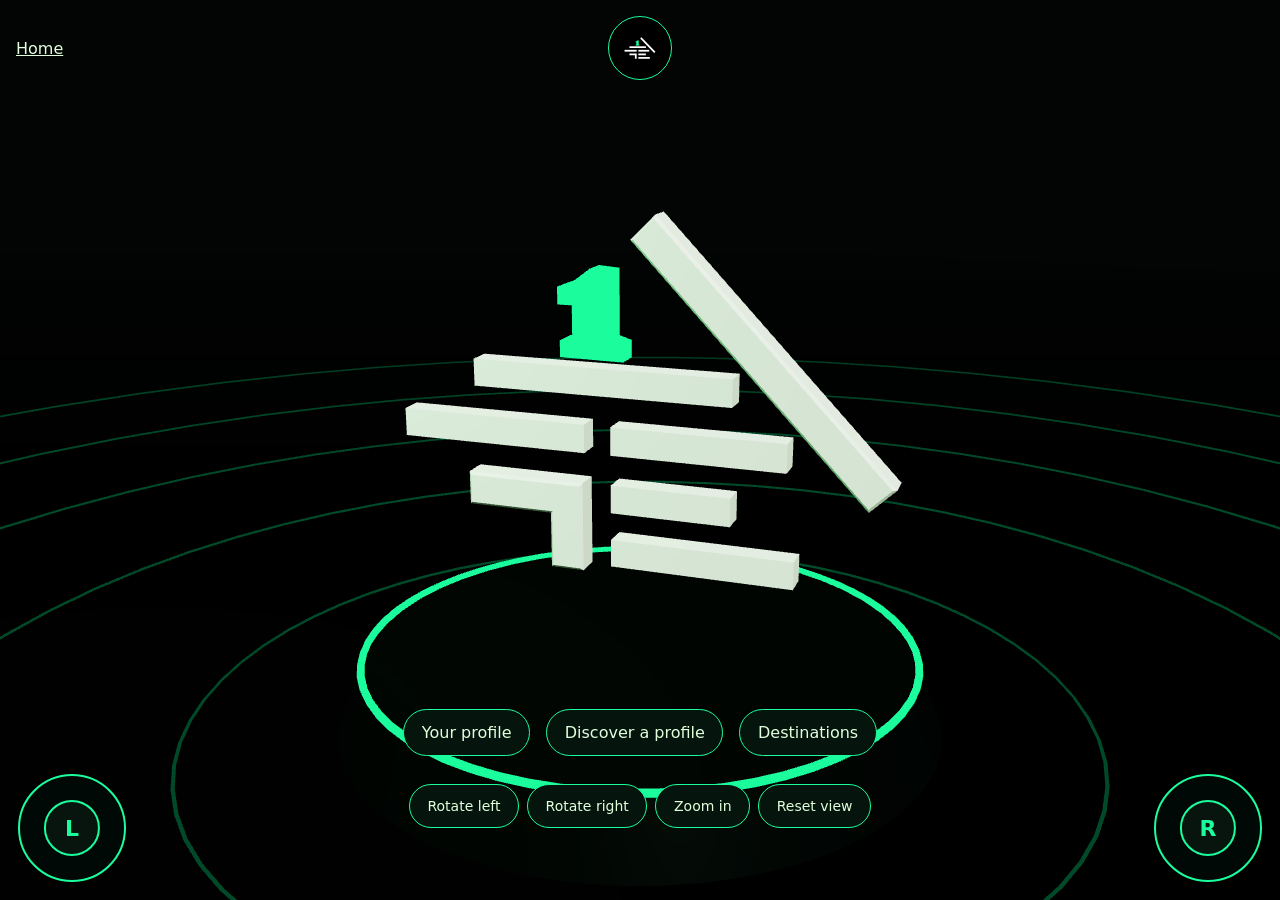
==== index.html @ 9c435c95 "Open the live 3D Blog from the 1AGE logo menu" ====
<!doctype html><html lang="en"><head><meta charset="utf-8"><meta name="viewport" content="width=device-width,initial-scale=1"><meta name="theme-color" content="#000000"><meta name="robots" content="noindex"><title>1AGE Page</title><link rel="icon" href="./shared/1age-logo.svg"><link rel="stylesheet" href="page.css"><link rel="stylesheet" href="virtual-entry.css"></head><body><a class="skip" href="#profile-open">Skip to profile controls</a><header><button id="menu" aria-label="1AGE menu" aria-expanded="false"><img src="./shared/1age-logo.svg" alt="1AGE"></button><nav id="menu-links" hidden><a href="https://1age.store/">Store</a><a href="https://1age.com/experiences/blog/">Blog</a></nav><a href="https://1age.com/">Home</a></header><main><div id="scene" class="scene" tabindex="0" role="group" aria-label="3D Page identity scene. Arrow keys rotate, plus and minus zoom."><p class="fallback-note">3D identity view · use the profile controls to continue.</p><div class="scene-tools"><button data-view="left">Rotate left</button><button data-view="right">Rotate right</button><button data-view="in">Zoom in</button><button data-view="reset">Reset view</button></div></div><section class="identity-caption"><p>1AGE PAGE</p><h1 id="identity-name">Your place to connect.</h1><p id="identity-bio">Explore freely. Bring one identity to independent worlds.</p></section><nav class="orbit-controls" aria-label="Page actions"><button id="profile-open">Your profile</button><button id="public-open">Discover a profile</button><button id="destinations-open">Destinations</button></nav><section id="panel" hidden aria-labelledby="panel-title"><button id="close-panel">Close</button><h2 id="panel-title" tabindex="-1">Your Page</h2><div id="profile-view"><p>Local identity integration build. Use disposable test credentials only.</p><form id="signin"><label>Test handle<input name="handle" required minlength="3" maxlength="40" autocomplete="off"></label><label>Disposable password<input name="password" type="password" required minlength="12" maxlength="128" autocomplete="off"></label><button type="submit" value="login">Sign in</button><button type="submit" value="register">Create test account</button></form><form id="profile-form" hidden><label>Display name<input name="display_name" maxlength="60" required></label><label>About you<textarea name="bio" maxlength="500"></textarea></label><label><input name="discoverable" type="checkbox"> Make this profile publicly discoverable</label><p>Private by default. Public profiles expose only your Page identity, name and bio. Wallets and balances are not included.</p><button type="submit">Save profile</button><button id="logout" type="button">Sign out</button></form></div><div id="public-view" hidden><form id="public-search"><label>Public handle<input name="handle" required minlength="3" maxlength="40"></label><button>Find profile</button></form><div id="public-result"></div></div><div id="destination-view" hidden><p>Independent applications. These links leave this Page build.</p><a href="https://1age.exchange/">Exchange</a><a href="https://1age.games/">Games</a><a href="https://1age.space/">Space</a><p>Domain destinations are configured links; availability and identity integration are not verified here. Live presence and friend joining are not connected.</p></div><p id="status" role="status">No account is required to explore this scene.</p></section><footer>Shared identity. Independent destinations. Avatar uploads and live social presence are not enabled.</footer></main><script type="module" src="page.js"></script><script type="module" src="./shared/gamepad.mjs"></script></body></html>
---- page.css ----
:root{color-scheme:dark;font-family:system-ui;background:#000;color:#e2ffdc}*{box-sizing:border-box}body{margin:0}button,a,input,textarea{font:inherit}button,a{color:#e2ffdc}button{background:#05150d;border:1px solid #1bfd9c;border-radius:2rem;padding:.8rem 1.1rem;cursor:pointer}a:focus-visible,button:focus-visible,input:focus-visible,textarea:focus-visible{outline:3px solid #1bfd9c;outline-offset:4px}header{position:fixed;inset:1rem 1rem auto;z-index:5;display:flex;align-items:center;gap:1rem}header img{width:44px;height:44px}header button{padding:.3rem;background:#000}nav a{margin:.5rem}#scene{position:fixed;inset:0}#scene canvas{width:100%;height:100%;touch-action:pan-y}.fallback-note{position:absolute;top:45%;left:10%;max-width:80%;color:#1bfd9c}.render-ready .fallback-note{display:none}.identity-caption{position:fixed;top:15%;left:5%;max-width:32rem;pointer-events:none;text-shadow:0 2px 12px #000}.identity-caption p:first-child{color:#1bfd9c;letter-spacing:.15em}h1{font-size:clamp(1.5rem,4vw,3rem)}.orbit-controls{position:fixed;bottom:16%;left:5%;right:5%;display:flex;justify-content:center;flex-wrap:wrap;gap:1rem;z-index:2}#panel{position:fixed;z-index:6;right:2%;top:12%;width:min(30rem,96%);max-height:78dvh;overflow:auto;background:rgba(0,9,5,.97);border:1px solid #22573c;border-radius:1.5rem;padding:1.2rem}label{display:block;margin:.9rem 0}input:not([type=checkbox]),textarea{display:block;width:100%;padding:.7rem;margin-top:.4rem;background:#000;color:#e2ffdc;border:1px solid #47725b;border-radius:.6rem}#destination-view a{display:block;padding:.6rem}footer{position:fixed;bottom:1rem;left:5%;right:5%;font-size:.875rem;pointer-events:none}.skip{position:absolute;top:-5rem}.skip:focus{top:1rem;z-index:10}[hidden]{display:none!important}@media(max-height:500px){.identity-caption{top:17%;max-width:40%}.identity-caption h1{font-size:1.5rem}.orbit-controls{bottom:8%}footer{display:none}#panel{top:5%;max-height:90dvh}}

.scene-tools{position:fixed;bottom:8%;left:5%;right:5%;display:flex;flex-wrap:wrap;justify-content:center;gap:.5rem;z-index:2}.scene-tools button{font-size:.875rem}@media(max-height:500px){.scene-tools{bottom:auto;top:1rem;left:auto;right:1rem;max-width:45%}.scene-tools button{padding:.4rem}}
---- virtual-entry.css ----
body.virtual-entry>:not(.virtual-camera):not(.virtual-stage):not(.virtual-header):not(.virtual-caption):not(.virtual-tools-toggle):not(script):not(style):not(link):not(noscript):not(main){display:none!important}
body.virtual-entry{margin:0;background:#000;color:#e2ffdc;font:16px system-ui}body.virtual-entry>header:not(.virtual-header),body.virtual-entry>footer,body.virtual-entry>main{display:none!important}body.virtual-entry.virtual-tools>main{display:block!important;position:fixed;z-index:6;right:2%;top:14%;width:min(36rem,96%);max-height:78dvh;overflow:auto;margin:0;padding:1.2rem;background:rgba(0,10,5,.97);border:1px solid #315a42;border-radius:1rem;box-sizing:border-box}.virtual-stage{position:fixed;inset:0;z-index:0}.virtual-stage canvas{width:100%;height:100%;touch-action:pan-y}.virtual-stage .fallback-note{position:absolute;top:50%;left:5%;max-width:80%}.virtual-stage.render-ready .fallback-note{display:none}.virtual-header{display:flex;position:fixed;z-index:8;top:1rem;left:1rem;right:1rem;gap:1rem;align-items:center;background:transparent!important}.virtual-header img{width:44px;height:44px;vertical-align:middle}.virtual-header nav a{margin:.6rem}.virtual-caption{position:fixed;z-index:2;top:16%;left:5%;max-width:30rem;pointer-events:none;text-shadow:0 2px 10px #000}.virtual-caption h1{font-size:clamp(1.8rem,4vw,3rem);color:#e2ffdc}.virtual-tools-toggle{position:fixed;z-index:8;left:5%;bottom:7%;padding:.9rem 1.2rem;border:1px solid #1bfd9c;border-radius:2rem;background:#000;color:#e2ffdc;font:inherit;cursor:pointer}[hidden]{display:none!important}@media(max-height:500px){.virtual-caption{max-width:40%;top:18%}.virtual-caption p{font-size:.875rem}body.virtual-entry.virtual-tools>main{top:5%;max-height:90dvh}}
body.virtual-entry.virtual-tools .cash-layout{display:block}body.virtual-entry.virtual-tools .cash-layout>.scene{display:none}

body.virtual-foundation>main{display:none!important}
.virtual-camera{position:fixed;z-index:9;bottom:15%;left:5%;display:flex;gap:.6rem;flex-wrap:wrap;max-width:90vw}
.virtual-camera button,.virtual-header button{font:inherit;color:#E2FFDC;background:#07140d;border:1px solid #1BFD9C;border-radius:2rem;padding:.8rem;min-height:44px}
.virtual-header a{color:#E2FFDC}.virtual-caption{font:16px system-ui}
/* Keep the official logo menu centered independently of Home and scene controls. */
body>header:has(>button[aria-label="1AGE menu"]){position:fixed!important;top:16px!important;left:16px!important;right:16px!important;min-height:64px;z-index:30;pointer-events:none;background:transparent!important}
body>header>button[aria-label="1AGE menu"]{position:absolute!important;top:0!important;left:50%!important;right:auto!important;transform:translateX(-50%)!important;width:64px!important;height:64px!important;border-radius:50%!important;display:flex!important;align-items:center;justify-content:center;padding:8px!important;pointer-events:auto}
body>header>button[aria-label="1AGE menu"] img{width:44px!important;height:44px!important;margin:0!important}
body>header:has(>button[aria-label="1AGE menu"])>nav{position:absolute!important;top:76px!important;left:50%!important;right:auto!important;transform:translateX(-50%)!important;pointer-events:auto;background:#000e;border-radius:32px;padding:8px;white-space:nowrap}
body>header:has(>button[aria-label="1AGE menu"])>a{pointer-events:auto}

/* Spatial arrivals stay quiet; content and transaction details open on demand. */
.virtual-caption,.identity-caption,.arrival>h1,.arrival>p,body>main>h1,body>main>.subtitle,body>main>.blog-subtitle,body>main>footer,#invitation{display:none!important}
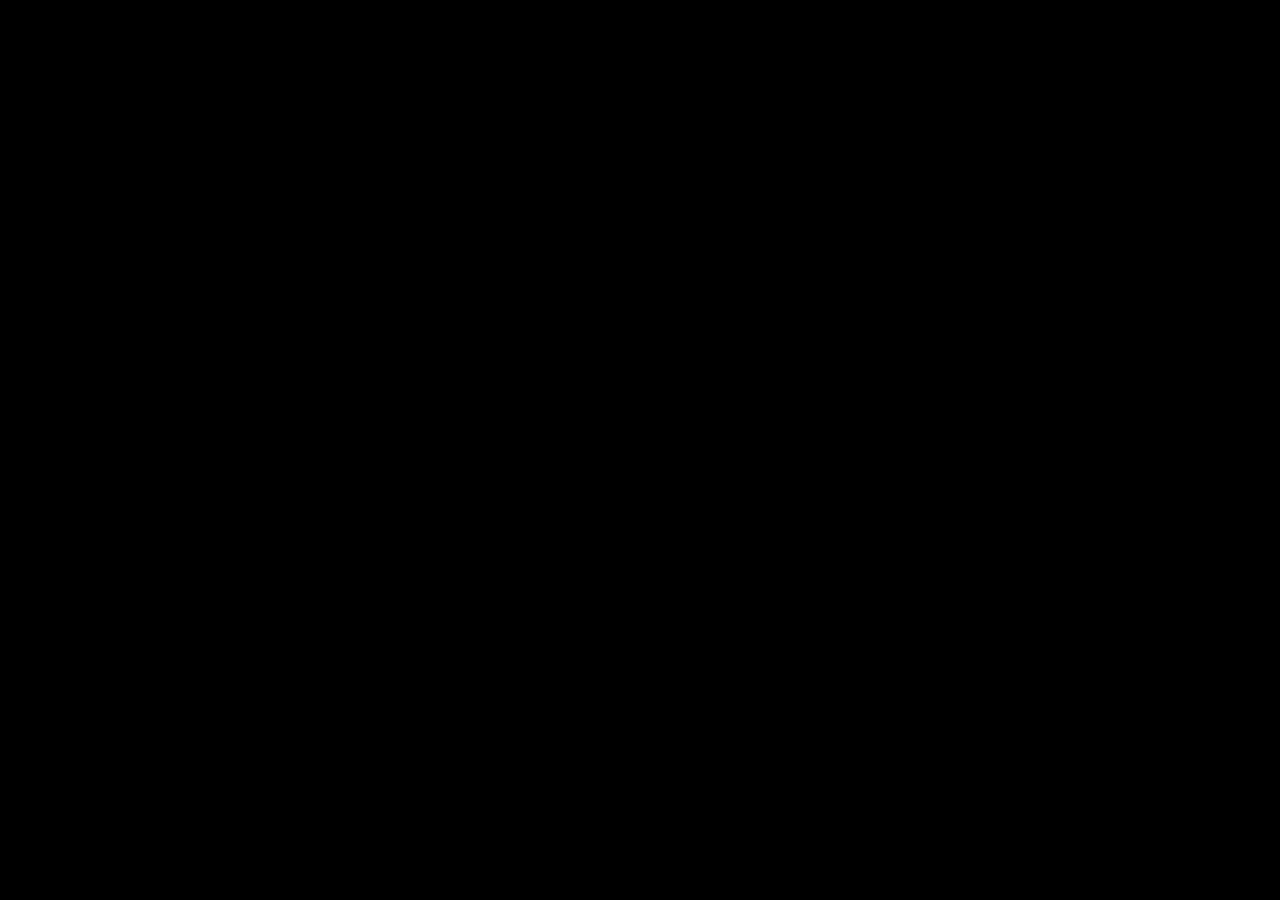
==== commit 9c1e4586: "Publish dedicated World ${title} platform as root experience" ====
--- a/index.html
+++ b/index.html
@@ -1 +1,2 @@
-<!doctype html><html lang="en"><head><meta charset="utf-8"><meta name="viewport" content="width=device-width,initial-scale=1"><meta name="theme-color" content="#000000"><meta name="robots" content="noindex"><title>1AGE Page</title><link rel="icon" href="./shared/1age-logo.svg"><link rel="stylesheet" href="page.css"><link rel="stylesheet" href="virtual-entry.css"></head><body><a class="skip" href="#profile-open">Skip to profile controls</a><header><button id="menu" aria-label="1AGE menu" aria-expanded="false"><img src="./shared/1age-logo.svg" alt="1AGE"></button><nav id="menu-links" hidden><a href="https://1age.store/">Store</a><a href="https://1age.com/experiences/blog/">Blog</a></nav><a href="https://1age.com/">Home</a></header><main><div id="scene" class="scene" tabindex="0" role="group" aria-label="3D Page identity scene. Arrow keys rotate, plus and minus zoom."><p class="fallback-note">3D identity view · use the profile controls to continue.</p><div class="scene-tools"><button data-view="left">Rotate left</button><button data-view="right">Rotate right</button><button data-view="in">Zoom in</button><button data-view="reset">Reset view</button></div></div><section class="identity-caption"><p>1AGE PAGE</p><h1 id="identity-name">Your place to connect.</h1><p id="identity-bio">Explore freely. Bring one identity to independent worlds.</p></section><nav class="orbit-controls" aria-label="Page actions"><button id="profile-open">Your profile</button><button id="public-open">Discover a profile</button><button id="destinations-open">Destinations</button></nav><section id="panel" hidden aria-labelledby="panel-title"><button id="close-panel">Close</button><h2 id="panel-title" tabindex="-1">Your Page</h2><div id="profile-view"><p>Local identity integration build. Use disposable test credentials only.</p><form id="signin"><label>Test handle<input name="handle" required minlength="3" maxlength="40" autocomplete="off"></label><label>Disposable password<input name="password" type="password" required minlength="12" maxlength="128" autocomplete="off"></label><button type="submit" value="login">Sign in</button><button type="submit" value="register">Create test account</button></form><form id="profile-form" hidden><label>Display name<input name="display_name" maxlength="60" required></label><label>About you<textarea name="bio" maxlength="500"></textarea></label><label><input name="discoverable" type="checkbox"> Make this profile publicly discoverable</label><p>Private by default. Public profiles expose only your Page identity, name and bio. Wallets and balances are not included.</p><button type="submit">Save profile</button><button id="logout" type="button">Sign out</button></form></div><div id="public-view" hidden><form id="public-search"><label>Public handle<input name="handle" required minlength="3" maxlength="40"></label><button>Find profile</button></form><div id="public-result"></div></div><div id="destination-view" hidden><p>Independent applications. These links leave this Page build.</p><a href="https://1age.exchange/">Exchange</a><a href="https://1age.games/">Games</a><a href="https://1age.space/">Space</a><p>Domain destinations are configured links; availability and identity integration are not verified here. Live presence and friend joining are not connected.</p></div><p id="status" role="status">No account is required to explore this scene.</p></section><footer>Shared identity. Independent destinations. Avatar uploads and live social presence are not enabled.</footer></main><script type="module" src="page.js"></script><script type="module" src="./shared/gamepad.mjs"></script></body></html>
+<!doctype html>
+<html lang="en"><head><meta charset="utf-8"><meta name="viewport" content="width=device-width, initial-scale=1, viewport-fit=cover"><meta name="theme-color" content="#000000"><title>1AGE Page · World Platform</title><style>html,body{height:100%;width:100%;margin:0;overflow:hidden;background:#000;color:#e2ffdc}body{overscroll-behavior:none;touch-action:none}main{position:fixed;inset:0}iframe{display:block;width:100%;height:100%;border:0;background:#000}.sr-only{position:absolute;width:1px;height:1px;overflow:hidden;clip:rect(0,0,0,0);white-space:nowrap}</style></head><body><main aria-label="1AGE Page 3D platform"><iframe title="1AGE Page in 1AGE World" src="https://1age.world/?platform=page" allow="autoplay; fullscreen; gamepad" allowfullscreen loading="eager"></iframe><p class="sr-only">Shared 1AGE World environment. Touch the gamepad or use a controller to explore.</p></main><noscript><a href="https://1age.world/?platform=page">Open 1AGE Page</a></noscript></body></html>
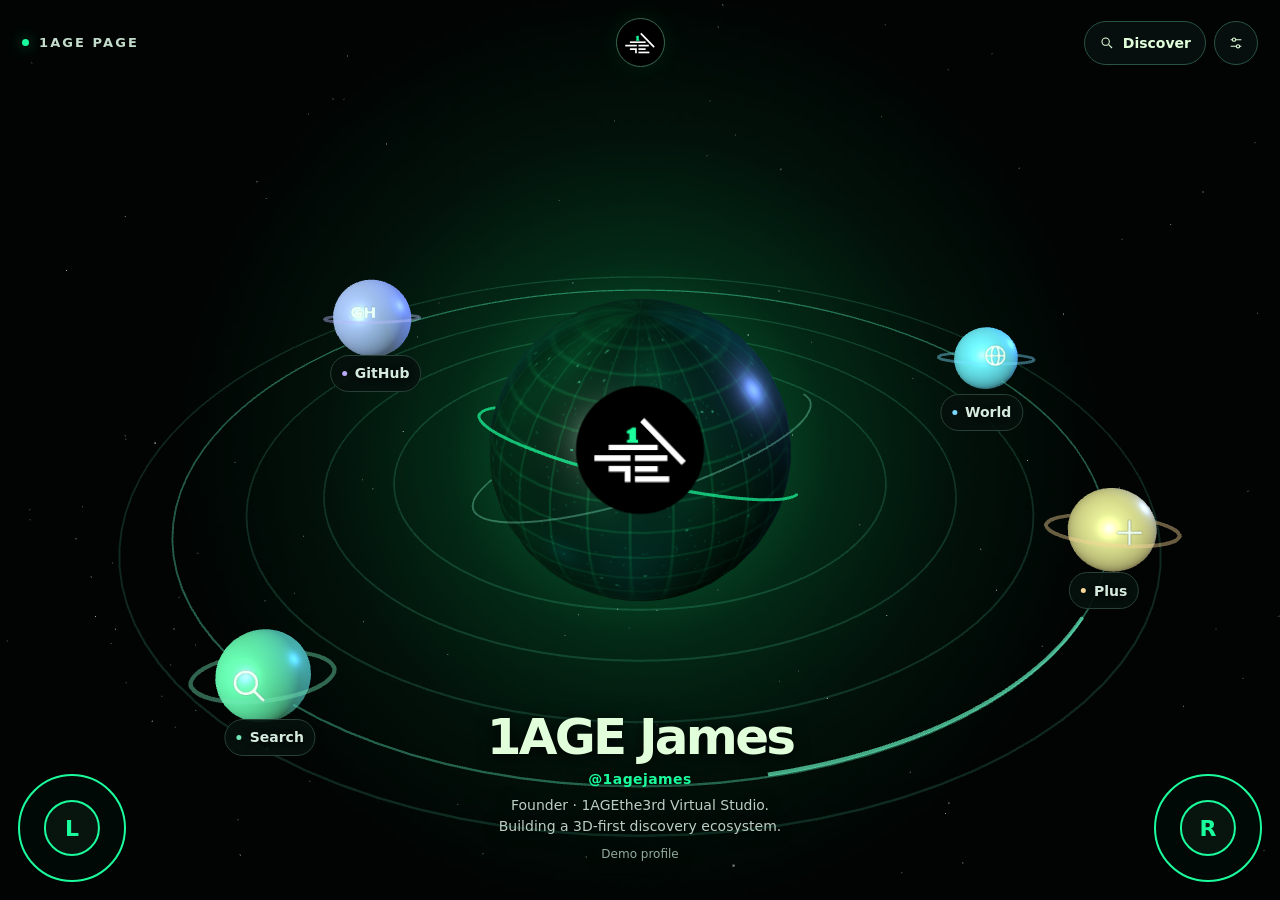
==== commit 19ed8506: "Build standalone Page orbital identity preview" ====
--- a/index.html
+++ b/index.html
@@ -1,2 +1,23 @@
 <!doctype html>
-<html lang="en"><head><meta charset="utf-8"><meta name="viewport" content="width=device-width, initial-scale=1, viewport-fit=cover"><meta name="theme-color" content="#000000"><title>1AGE Page · World Platform</title><style>html,body{height:100%;width:100%;margin:0;overflow:hidden;background:#000;color:#e2ffdc}body{overscroll-behavior:none;touch-action:none}main{position:fixed;inset:0}iframe{display:block;width:100%;height:100%;border:0;background:#000}.sr-only{position:absolute;width:1px;height:1px;overflow:hidden;clip:rect(0,0,0,0);white-space:nowrap}</style></head><body><main aria-label="1AGE Page 3D platform"><iframe title="1AGE Page in 1AGE World" src="https://1age.world/?platform=page" allow="autoplay; fullscreen; gamepad" allowfullscreen loading="eager"></iframe><p class="sr-only">Shared 1AGE World environment. Touch the gamepad or use a controller to explore.</p></main><noscript><a href="https://1age.world/?platform=page">Open 1AGE Page</a></noscript></body></html>
+<html lang="en">
+<head>
+  <meta charset="utf-8">
+  <meta name="viewport" content="width=device-width, initial-scale=1, viewport-fit=cover">
+  <meta name="theme-color" content="#000000">
+  <meta name="description" content="Explore 1AGE Page, a three-dimensional orbital social experience.">
+  <title>1AGE Page</title>
+  <link rel="icon" href="./shared/1age-logo.svg" type="image/svg+xml">
+  <link rel="stylesheet" href="./orbit/page-orbit.css">
+  <script type="module" src="./orbit/page.mjs"></script>
+</head>
+<body>
+  <main id="page" data-mode="identity">
+    <section class="fallback" aria-label="1AGE Page preview">
+      <h1>1AGE Page</h1>
+      <p>Founder profile preview.</p>
+      <a href="./u/1agejames/">1AGE James · @1agejames</a>
+      <a href="./application.html">Existing profile tools</a>
+    </section>
+  </main>
+</body>
+</html>
--- a/orbit/page-orbit.css
+++ b/orbit/page-orbit.css
@@ -0,0 +1,80 @@
+:root{color-scheme:dark;--active:#1bfd9c;--dormant:#e2ffdc;--muted:#9ab0a4;--rim:#295343;background:#000;color:var(--dormant);font-family:Inter,system-ui,-apple-system,sans-serif}
+*{box-sizing:border-box}
+[hidden]{display:none!important}
+body{margin:0;min-height:100svh;overscroll-behavior:none}
+a,button,input{font:inherit}
+button,a{-webkit-tap-highlight-color:transparent}
+a{color:inherit;text-decoration:none}
+button{color:inherit;cursor:pointer}
+:focus-visible{outline:2px solid var(--active);outline-offset:4px}
+#page.ready{position:fixed;inset:0;overflow:hidden;background:#000}
+.stage,.scene-labels{position:absolute;inset:0}
+.stage canvas{width:100%;height:100%;display:block;touch-action:none;cursor:grab}
+.stage canvas:active{cursor:grabbing}
+.scene-labels{pointer-events:none}
+.mast{position:absolute;z-index:4;top:max(18px,env(safe-area-inset-top));left:max(22px,env(safe-area-inset-left));right:max(22px,env(safe-area-inset-right));display:grid;grid-template-columns:1fr auto 1fr;align-items:center;gap:8px;pointer-events:none}
+.mast>*{pointer-events:auto}
+.wordmark{justify-self:start;display:inline-flex;align-items:center;gap:10px;color:#c4dccc;font-size:13px;font-weight:650;letter-spacing:.16em;text-transform:uppercase;min-height:44px}
+.wordmark span{width:7px;height:7px;border-radius:50%;background:var(--active);box-shadow:0 0 14px #1bfd9c88}
+.brand{display:grid;place-items:center;padding:0;width:49px;height:49px;border:1px solid #3a6a52;border-radius:50%;background:#000;box-shadow:0 0 24px #1bfd9c15}
+.brand img{width:42px;height:42px}
+.mast-actions{justify-self:end;display:flex;gap:8px}
+.pill,.icon-button,.destination,.link-button{min-height:44px;border:1px solid var(--rim);background:#07110eed;border-radius:40px;display:inline-flex;align-items:center;justify-content:center;gap:8px;padding:0 14px;font-weight:580;font-size:14px}
+.icon-button{width:44px;padding:0}
+.pill svg,.icon-button svg,.link-button svg,.destination svg{height:16px;width:16px;flex:none}
+.pill:hover,.icon-button:hover,.destination:hover,.link-button:hover{border-color:var(--active)}
+.menu{position:absolute;top:58px;left:50%;transform:translateX(-50%);display:flex;z-index:2;border:1px solid var(--rim);background:#030b08;border-radius:14px;padding:5px;min-width:152px;justify-content:center;box-shadow:0 10px 24px #000}
+.menu a{font-size:14px;padding:11px 14px;border-radius:9px}
+.menu a:hover{background:#113326}
+.identity{position:absolute;z-index:2;left:50%;bottom:max(38px,calc(env(safe-area-inset-bottom) + 26px));transform:translateX(-50%);width:min(460px,calc(100% - 216px));text-align:center;pointer-events:none;text-shadow:0 2px 16px #000}
+.identity>*{pointer-events:auto}
+.identity h1{font-size:clamp(28px,4vw,50px);font-weight:570;letter-spacing:-.055em;line-height:1;margin:0}
+.handle{display:inline-flex;align-items:center;min-height:33px;color:var(--active);font-size:14px;font-weight:650;letter-spacing:.03em}
+a.handle:hover{text-decoration:underline}
+.bio{font-size:14px;color:#bbcec3;line-height:1.45;margin:0 auto 7px;text-wrap:balance;max-width:365px}
+.preview-status{color:#91ab9d;font-size:12px}
+.destination{position:absolute;pointer-events:auto;transform:translate(-50%,0);min-height:37px;padding:0 11px;background:#06110ee8;white-space:nowrap;border-color:#274136;color:#d5ebde;text-shadow:0 1px 6px black}
+.destination .signal{width:5px;height:5px;border-radius:50%;background:var(--planet-color,var(--active))}
+.destination[aria-pressed="true"]{color:var(--dormant);border-color:var(--active);background:#0d261a;box-shadow:0 0 22px #1bfd9c33}
+.selection{position:absolute;z-index:3;bottom:max(48px,calc(env(safe-area-inset-bottom) + 38px));left:50%;transform:translateX(-50%);width:min(320px,calc(100% - 182px));padding:12px 12px 12px 16px;border:1px solid #356453;border-radius:17px;background:#04120ff5;display:flex;justify-content:space-between;align-items:center;gap:10px;box-shadow:0 10px 38px #0009}
+.selection strong,.selection small{display:block}
+.selection small{margin-top:3px;color:#afc9bb;font-size:12px}
+.selection .link-button{color:#02140b;background:var(--active);border-color:var(--active);min-height:38px}
+.selection .icon-button{width:33px;min-height:38px;border:0;background:transparent}
+.discover{position:absolute;left:50%;top:max(90px,calc(env(safe-area-inset-top) + 74px));transform:translateX(-50%);z-index:3;width:min(420px,calc(100% - 34px));text-align:center}
+.discover label{display:block;text-align:left;color:#b4cebf;font-size:13px;margin:0 0 7px 8px}
+.discover input{width:100%;min-height:48px;border-radius:40px;border:1px solid #36604e;padding:0 18px;color:var(--dormant);background:#071612f5;font-size:16px}
+.discover p{margin:8px 0 0;color:#a7c5b4;font-size:13px}
+.notice{position:absolute;bottom:max(18px,env(safe-area-inset-bottom));left:50%;transform:translateX(-50%);width:min(540px,92vw);text-align:center;z-index:2;color:#bdd3c6;font-size:13px}
+dialog{width:min(360px,calc(100% - 32px));border:1px solid #36604e;background:#05110e;color:var(--dormant);border-radius:18px;padding:20px}
+dialog::backdrop{background:#0008}
+dialog header{display:flex;align-items:center;justify-content:space-between}
+dialog h2{margin:0;font-size:21px}
+dialog menu{display:grid;gap:8px;padding:0;margin:18px 0 0}
+dialog menu .pill{justify-content:flex-start;border-radius:10px}
+.fallback{padding:24px;display:grid;gap:14px}
+.fallback a{color:var(--active);width:max-content}
+.no-webgl .stage{background:radial-gradient(ellipse at 50% 43%,#0b2219,transparent 62%)}
+.no-webgl .scene-labels{top:38%;bottom:auto;display:flex;flex-wrap:wrap;justify-content:center;gap:8px;padding:0 16px}
+.no-webgl .destination{position:static;transform:none}
+.visually-hidden{position:absolute!important;width:1px;height:1px;padding:0;margin:-1px;overflow:hidden;clip:rect(0,0,0,0);white-space:nowrap;border:0}
+@media (max-width:600px) and (orientation:portrait){
+  .mast{left:max(14px,env(safe-area-inset-left));right:max(14px,env(safe-area-inset-right))}
+  .wordmark{letter-spacing:.1em;font-size:11px;gap:6px}
+  .mast-actions{gap:5px}
+  .mast .pill{padding:0 10px;font-size:13px}
+  .mast .pill svg{display:none}
+  .identity{bottom:max(112px,calc(env(safe-area-inset-bottom) + 92px));width:calc(100% - 64px)}
+  .selection{bottom:max(112px,calc(env(safe-area-inset-bottom) + 92px));width:min(320px,calc(100% - 42px))}
+  .destination{font-size:12px;min-height:36px;padding:0 9px}
+}
+@media (max-height:500px) and (orientation:landscape){
+  .mast{top:max(8px,env(safe-area-inset-top))}
+  .brand{width:43px;height:43px}.brand img{width:36px;height:36px}
+  .identity{bottom:max(10px,env(safe-area-inset-bottom));width:min(440px,calc(100% - 215px))}
+  .identity h1{font-size:27px}.handle{min-height:24px}.bio{font-size:12px;margin-bottom:3px}
+  .selection{bottom:max(17px,env(safe-area-inset-bottom))}
+  .discover{top:max(55px,calc(env(safe-area-inset-top) + 50px));width:min(360px,calc(100% - 160px))}
+  .discover label{position:absolute;clip:rect(0,0,0,0)}
+  .discover input{min-height:39px}
+}
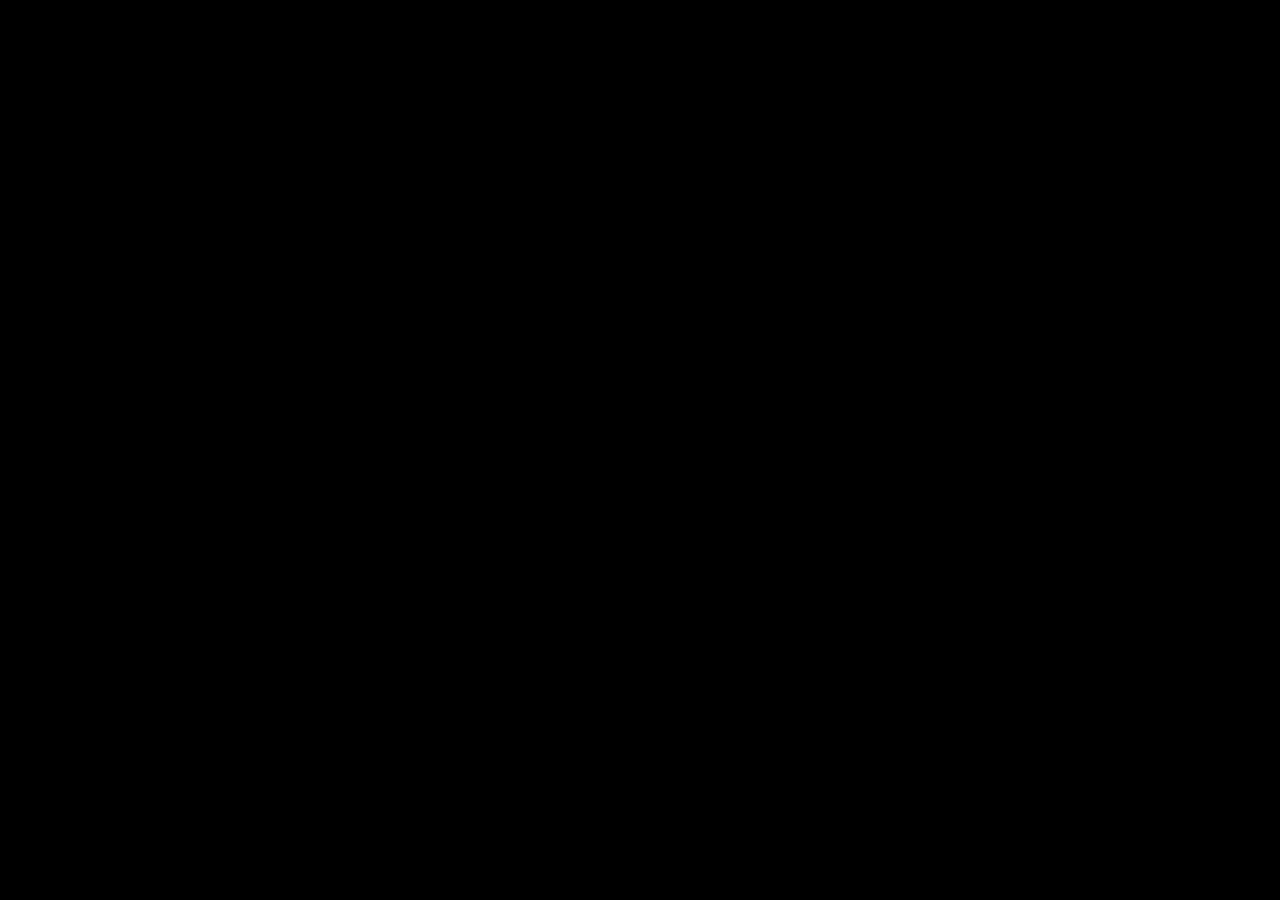
==== commit cd1715b6: "Start directly in the native Page deck without onboarding overlays" ====
--- a/index.html
+++ b/index.html
@@ -1,23 +1,2 @@
 <!doctype html>
-<html lang="en">
-<head>
-  <meta charset="utf-8">
-  <meta name="viewport" content="width=device-width, initial-scale=1, viewport-fit=cover">
-  <meta name="theme-color" content="#000000">
-  <meta name="description" content="Explore 1AGE Page, a three-dimensional orbital social experience.">
-  <title>1AGE Page</title>
-  <link rel="icon" href="./shared/1age-logo.svg" type="image/svg+xml">
-  <link rel="stylesheet" href="./orbit/page-orbit.css">
-  <script type="module" src="./orbit/page.mjs"></script>
-</head>
-<body>
-  <main id="page" data-mode="identity">
-    <section class="fallback" aria-label="1AGE Page preview">
-      <h1>1AGE Page</h1>
-      <p>Founder profile preview.</p>
-      <a href="./u/1agejames/">1AGE James · @1agejames</a>
-      <a href="./application.html">Existing profile tools</a>
-    </section>
-  </main>
-</body>
-</html>
+<html lang="en"><head><meta charset="utf-8"><meta name="viewport" content="width=device-width, initial-scale=1, viewport-fit=cover"><meta name="theme-color" content="#000000"><title>1AGE Page · World Platform</title><link rel="icon" href="./shared/1age-logo.svg" type="image/svg+xml"><style>html,body{height:100%;width:100%;margin:0;overflow:hidden;background:#000}body{overscroll-behavior:none;touch-action:none}main{position:fixed;inset:0}iframe{display:block;width:100%;height:100%;border:0;background:#000}</style></head><body><main aria-label="1AGE Page platform"><iframe title="1AGE Page in 1AGE World" src="https://1age.world/?entry=page" allow="autoplay; fullscreen; gamepad" allowfullscreen loading="eager"></iframe></main><noscript><a href="https://1age.world/?entry=page">Open 1AGE Page</a></noscript></body></html>
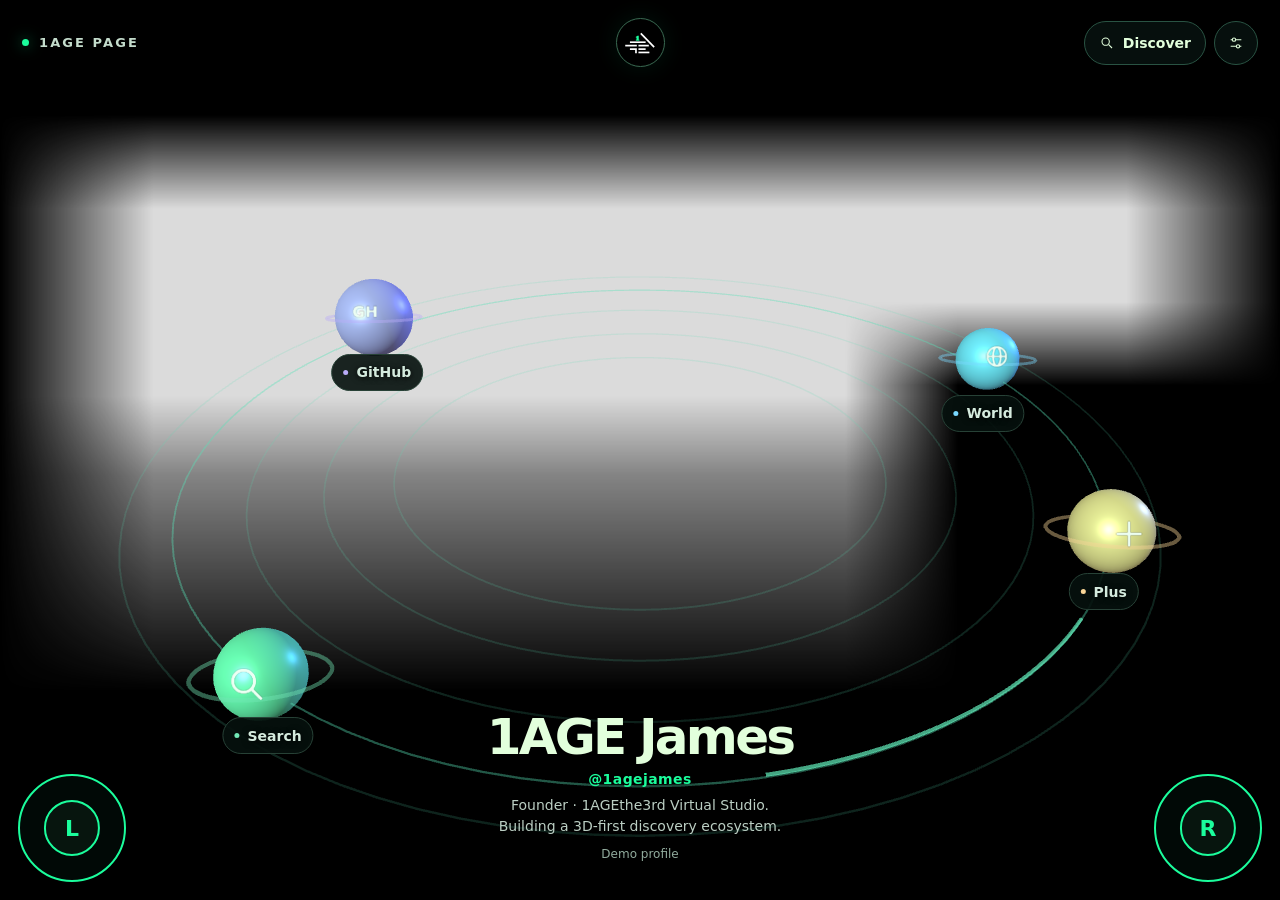
==== commit 6f331eb7: "Unify Page browser branding" ====
--- a/index.html
+++ b/index.html
@@ -1,2 +1,23 @@
 <!doctype html>
-<html lang="en"><head><meta charset="utf-8"><meta name="viewport" content="width=device-width, initial-scale=1, viewport-fit=cover"><meta name="theme-color" content="#000000"><title>1AGE Page · World Platform</title><link rel="icon" href="./shared/1age-logo.svg" type="image/svg+xml"><style>html,body{height:100%;width:100%;margin:0;overflow:hidden;background:#000}body{overscroll-behavior:none;touch-action:none}main{position:fixed;inset:0}iframe{display:block;width:100%;height:100%;border:0;background:#000}</style></head><body><main aria-label="1AGE Page platform"><iframe title="1AGE Page in 1AGE World" src="https://1age.world/?entry=page" allow="autoplay; fullscreen; gamepad" allowfullscreen loading="eager"></iframe></main><noscript><a href="https://1age.world/?entry=page">Open 1AGE Page</a></noscript></body></html>
+<html lang="en">
+<head>
+  <meta charset="utf-8">
+  <meta name="viewport" content="width=device-width, initial-scale=1, viewport-fit=cover">
+  <meta name="theme-color" content="#000000">
+  <meta name="description" content="Explore 1AGE Page, a three-dimensional orbital social experience.">
+  <title>Page</title>
+  
+  <link rel="stylesheet" href="./orbit/page-orbit.css">
+  <script type="module" src="./orbit/page.mjs"></script>
+<link rel="icon" type="image/png" sizes="180x180" href="/favicon-brand.png?v=20261124"><link rel="icon" type="image/svg+xml" sizes="any" href="/favicon-brand.svg?v=20261124"><link rel="apple-touch-icon" sizes="180x180" href="/favicon-brand.png?v=20261124"></head>
+<body>
+  <main id="page" data-mode="identity">
+    <section class="fallback" aria-label="1AGE Page preview">
+      <h1>1AGE Page</h1>
+      <p>Founder profile preview.</p>
+      <a href="./u/1agejames/">1AGE James · @1agejames</a>
+      <a href="./application.html">Existing profile tools</a>
+    </section>
+  </main>
+</body>
+</html>
--- a/orbit/page-orbit.css
+++ b/orbit/page-orbit.css
@@ -0,0 +1,88 @@
+:root{color-scheme:dark;--active:#1bfd9c;--dormant:#e2ffdc;--muted:#9ab0a4;--rim:#295343;background:#000;color:var(--dormant);font-family:Inter,system-ui,-apple-system,sans-serif}
+*{box-sizing:border-box}
+[hidden]{display:none!important}
+body{margin:0;min-height:100svh;overscroll-behavior:none}
+a,button,input{font:inherit}
+button,a{-webkit-tap-highlight-color:transparent}
+a{color:inherit;text-decoration:none}
+button{color:inherit;cursor:pointer}
+:focus-visible{outline:2px solid var(--active);outline-offset:4px}
+#page.ready{position:fixed;inset:0;overflow:hidden;background:#000}
+/* World draws the sky and Earth. Page's transparent canvas owns input and orbit objects. */
+.world-layer,.stage,.scene-labels{position:absolute;inset:0}
+.world-layer{inset:8% 0 12%;pointer-events:none;overflow:hidden;opacity:0;filter:brightness(.86);mask-image:linear-gradient(to bottom,transparent 6%,#000 19%,#000 45%,#0009 56%,transparent 86%),linear-gradient(to right,transparent,#000 12%,#000 88%,transparent);mask-composite:intersect;transition:opacity .35s}
+.world-layer iframe{display:block;width:100%;height:100%;border:0;pointer-events:none}
+.world-layer::after{content:"";position:absolute;inset:32% 0 0 66%;background:linear-gradient(to right,transparent,#000 26%);mask-image:linear-gradient(transparent,#000 17%);pointer-events:none}
+@media(max-width:600px) and (orientation:portrait){.world-layer::after{left:74%}}
+.has-world .world-layer{opacity:1}
+.has-world[data-view="discovery"] .world-layer{opacity:.3}
+@media(prefers-reduced-motion:reduce){.world-layer{transition:none}}
+.stage canvas{width:100%;height:100%;display:block;touch-action:none;cursor:grab}
+.stage canvas:active{cursor:grabbing}
+.scene-labels{pointer-events:none}
+.mast{position:absolute;z-index:4;top:max(18px,env(safe-area-inset-top));left:max(22px,env(safe-area-inset-left));right:max(22px,env(safe-area-inset-right));display:grid;grid-template-columns:1fr auto 1fr;align-items:center;gap:8px;pointer-events:none}
+.mast>*{pointer-events:auto}
+.wordmark{justify-self:start;display:inline-flex;align-items:center;gap:10px;color:#c4dccc;font-size:13px;font-weight:650;letter-spacing:.16em;text-transform:uppercase;min-height:44px}
+.wordmark span{width:7px;height:7px;border-radius:50%;background:var(--active);box-shadow:0 0 14px #1bfd9c88}
+.brand{display:grid;place-items:center;padding:0;width:49px;height:49px;border:1px solid #3a6a52;border-radius:50%;background:#000;box-shadow:0 0 24px #1bfd9c15}
+.brand img{width:42px;height:42px}
+.mast-actions{justify-self:end;display:flex;gap:8px}
+.pill,.icon-button,.destination,.link-button{min-height:44px;border:1px solid var(--rim);background:#07110eed;border-radius:40px;display:inline-flex;align-items:center;justify-content:center;gap:8px;padding:0 14px;font-weight:580;font-size:14px}
+.icon-button{width:44px;padding:0}
+.pill svg,.icon-button svg,.link-button svg,.destination svg{height:16px;width:16px;flex:none}
+.pill:hover,.icon-button:hover,.destination:hover,.link-button:hover{border-color:var(--active)}
+.menu{position:absolute;top:58px;left:50%;transform:translateX(-50%);display:flex;z-index:2;border:1px solid var(--rim);background:#030b08;border-radius:14px;padding:5px;min-width:152px;justify-content:center;box-shadow:0 10px 24px #000}
+.menu a{font-size:14px;padding:11px 14px;border-radius:9px}
+.menu a:hover{background:#113326}
+.identity{position:absolute;z-index:2;left:50%;bottom:max(38px,calc(env(safe-area-inset-bottom) + 26px));transform:translateX(-50%);width:min(460px,calc(100% - 216px));text-align:center;pointer-events:none;text-shadow:0 2px 16px #000}
+.identity>*{pointer-events:auto}
+.identity h1{font-size:clamp(28px,4vw,50px);font-weight:570;letter-spacing:-.055em;line-height:1;margin:0}
+.handle{display:inline-flex;align-items:center;min-height:33px;color:var(--active);font-size:14px;font-weight:650;letter-spacing:.03em}
+a.handle:hover{text-decoration:underline}
+.bio{font-size:14px;color:#bbcec3;line-height:1.45;margin:0 auto 7px;text-wrap:balance;max-width:365px}
+.preview-status{color:#91ab9d;font-size:12px}
+.destination{position:absolute;pointer-events:auto;transform:translate(-50%,0);min-height:37px;padding:0 11px;background:#06110ee8;white-space:nowrap;border-color:#274136;color:#d5ebde;text-shadow:0 1px 6px black}
+.destination .signal{width:5px;height:5px;border-radius:50%;background:var(--planet-color,var(--active))}
+.destination[aria-pressed="true"]{color:var(--dormant);border-color:var(--active);background:#0d261a;box-shadow:0 0 22px #1bfd9c33}
+.selection{position:absolute;z-index:3;bottom:max(48px,calc(env(safe-area-inset-bottom) + 38px));left:50%;transform:translateX(-50%);width:min(320px,calc(100% - 182px));padding:12px 12px 12px 16px;border:1px solid #356453;border-radius:17px;background:#04120ff5;display:flex;justify-content:space-between;align-items:center;gap:10px;box-shadow:0 10px 38px #0009}
+.selection strong,.selection small{display:block}
+.selection small{margin-top:3px;color:#afc9bb;font-size:12px}
+.selection .link-button{color:#02140b;background:var(--active);border-color:var(--active);min-height:38px}
+.selection .icon-button{width:33px;min-height:38px;border:0;background:transparent}
+.discover{position:absolute;left:50%;top:max(90px,calc(env(safe-area-inset-top) + 74px));transform:translateX(-50%);z-index:3;width:min(420px,calc(100% - 34px));text-align:center}
+.discover label{display:block;text-align:left;color:#b4cebf;font-size:13px;margin:0 0 7px 8px}
+.discover input{width:100%;min-height:48px;border-radius:40px;border:1px solid #36604e;padding:0 18px;color:var(--dormant);background:#071612f5;font-size:16px}
+.discover p{margin:8px 0 0;color:#a7c5b4;font-size:13px}
+.notice{position:absolute;bottom:max(18px,env(safe-area-inset-bottom));left:50%;transform:translateX(-50%);width:min(540px,92vw);text-align:center;z-index:2;color:#bdd3c6;font-size:13px}
+dialog{width:min(360px,calc(100% - 32px));border:1px solid #36604e;background:#05110e;color:var(--dormant);border-radius:18px;padding:20px}
+dialog::backdrop{background:#0008}
+dialog header{display:flex;align-items:center;justify-content:space-between}
+dialog h2{margin:0;font-size:21px}
+dialog menu{display:grid;gap:8px;padding:0;margin:18px 0 0}
+dialog menu .pill{justify-content:flex-start;border-radius:10px}
+.fallback{padding:24px;display:grid;gap:14px}
+.fallback a{color:var(--active);width:max-content}
+.no-webgl .stage{background:radial-gradient(ellipse at 50% 43%,#0b2219,transparent 62%)}
+.no-webgl .scene-labels{top:38%;bottom:auto;display:flex;flex-wrap:wrap;justify-content:center;gap:8px;padding:0 16px}
+.no-webgl .destination{position:static;transform:none}
+.visually-hidden{position:absolute!important;width:1px;height:1px;padding:0;margin:-1px;overflow:hidden;clip:rect(0,0,0,0);white-space:nowrap;border:0}
+@media (max-width:600px) and (orientation:portrait){
+  .mast{left:max(14px,env(safe-area-inset-left));right:max(14px,env(safe-area-inset-right))}
+  .wordmark{letter-spacing:.1em;font-size:11px;gap:6px}
+  .mast-actions{gap:5px}
+  .mast .pill{padding:0 10px;font-size:13px}
+  .mast .pill svg{display:none}
+  .identity{bottom:max(112px,calc(env(safe-area-inset-bottom) + 92px));width:calc(100% - 64px)}
+  .selection{bottom:max(112px,calc(env(safe-area-inset-bottom) + 92px));width:min(320px,calc(100% - 42px))}
+  .destination{font-size:12px;min-height:36px;padding:0 9px}
+}
+@media (max-height:500px) and (orientation:landscape){
+  .mast{top:max(8px,env(safe-area-inset-top))}
+  .brand{width:43px;height:43px}.brand img{width:36px;height:36px}
+  .identity{bottom:max(10px,env(safe-area-inset-bottom));width:min(440px,calc(100% - 215px))}
+  .identity h1{font-size:27px}.handle{min-height:24px}.bio{font-size:12px;margin-bottom:3px}
+  .selection{bottom:max(17px,env(safe-area-inset-bottom))}
+  .discover{top:max(55px,calc(env(safe-area-inset-top) + 50px));width:min(360px,calc(100% - 160px))}
+  .discover label{position:absolute;clip:rect(0,0,0,0)}
+  .discover input{min-height:39px}
+}
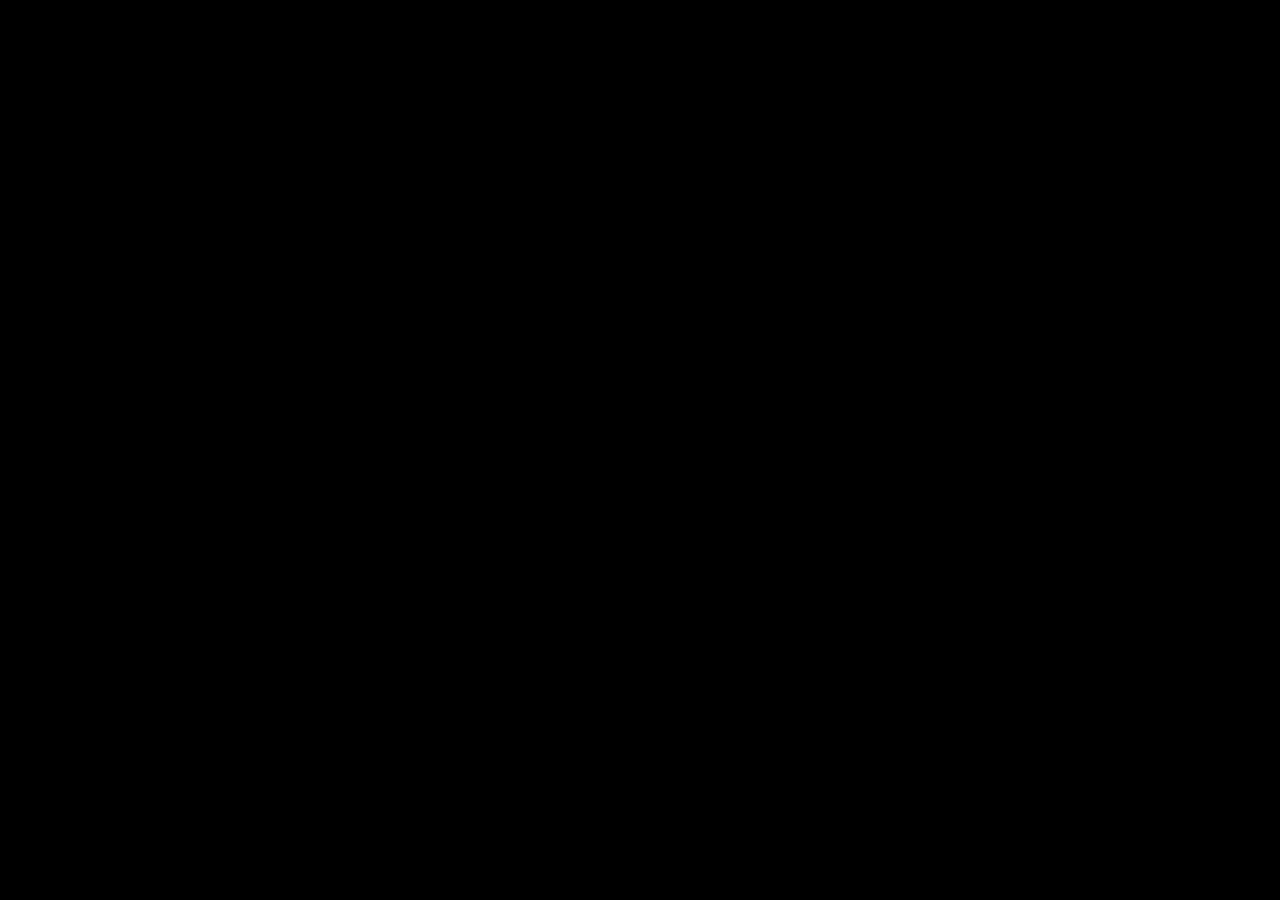
==== commit 3ce14b2c: "Synchronize pending release with published browser branding" ====
--- a/index.html
+++ b/index.html
@@ -1,23 +1,2 @@
 <!doctype html>
-<html lang="en">
-<head>
-  <meta charset="utf-8">
-  <meta name="viewport" content="width=device-width, initial-scale=1, viewport-fit=cover">
-  <meta name="theme-color" content="#000000">
-  <meta name="description" content="Explore 1AGE Page, a three-dimensional orbital social experience.">
-  <title>Page</title>
-  
-  <link rel="stylesheet" href="./orbit/page-orbit.css">
-  <script type="module" src="./orbit/page.mjs"></script>
-<link rel="icon" type="image/png" sizes="180x180" href="/favicon-brand.png?v=20261124"><link rel="icon" type="image/svg+xml" sizes="any" href="/favicon-brand.svg?v=20261124"><link rel="apple-touch-icon" sizes="180x180" href="/favicon-brand.png?v=20261124"></head>
-<body>
-  <main id="page" data-mode="identity">
-    <section class="fallback" aria-label="1AGE Page preview">
-      <h1>1AGE Page</h1>
-      <p>Founder profile preview.</p>
-      <a href="./u/1agejames/">1AGE James · @1agejames</a>
-      <a href="./application.html">Existing profile tools</a>
-    </section>
-  </main>
-</body>
-</html>
+<html lang="en"><head><meta charset="utf-8"><meta name="viewport" content="width=device-width, initial-scale=1, viewport-fit=cover"><meta name="theme-color" content="#000000"><title>Page</title><style>html,body{height:100%;width:100%;margin:0;overflow:hidden;background:#000}body{overscroll-behavior:none;touch-action:none}main{position:fixed;inset:0}iframe{display:block;width:100%;height:100%;border:0;background:#000}</style><link rel="icon" type="image/png" sizes="180x180" href="/favicon-brand.png?v=20261124"><link rel="icon" type="image/svg+xml" sizes="any" href="/favicon-brand.svg?v=20261124"><link rel="apple-touch-icon" sizes="180x180" href="/favicon-brand.png?v=20261124"></head><body><main aria-label="1AGE Page platform"><iframe title="1AGE Page in 1AGE World" src="https://1age.world/?entry=page" allow="autoplay; fullscreen; gamepad" allowfullscreen loading="eager"></iframe></main><noscript><a href="https://1age.world/?entry=page">Open 1AGE Page</a></noscript></body></html>
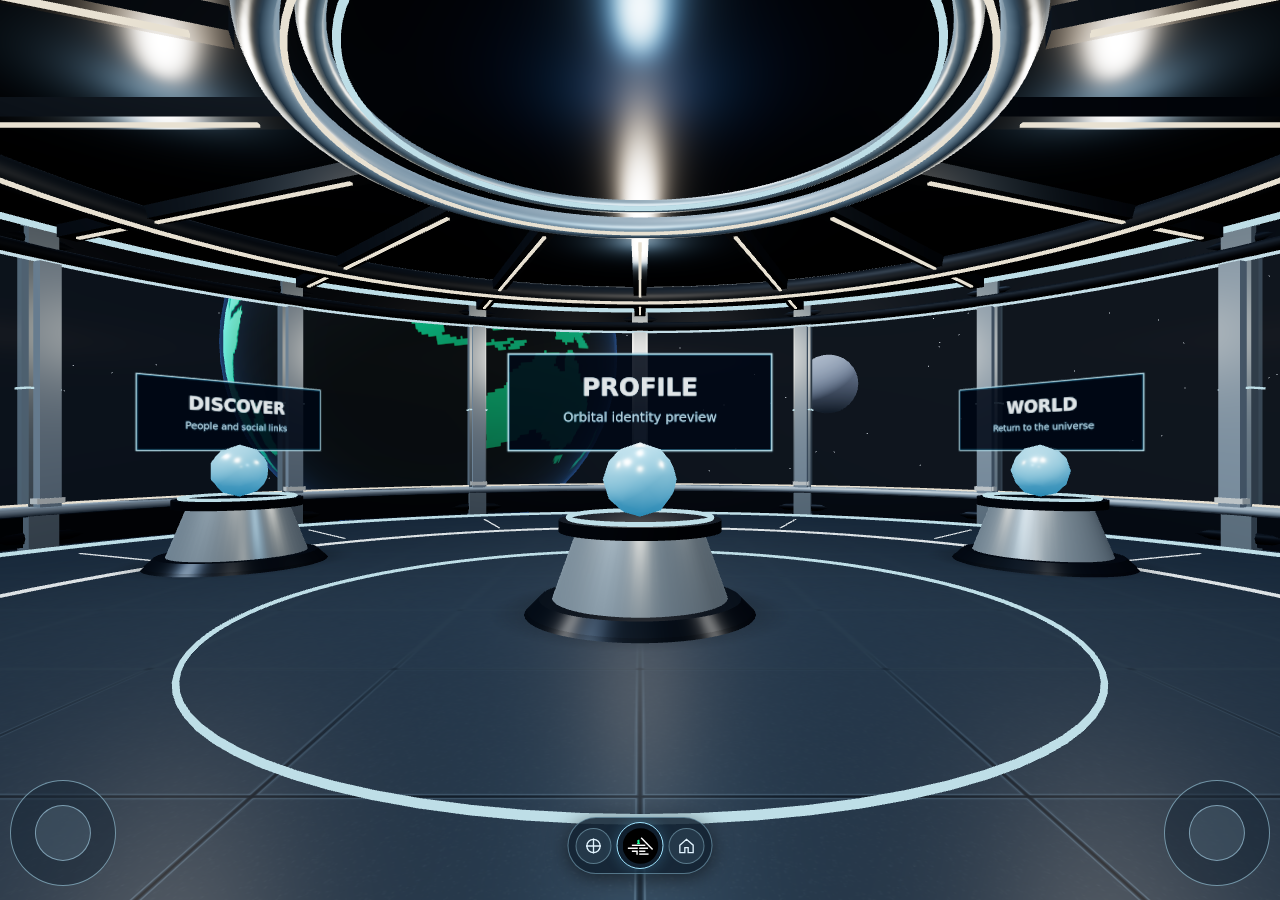
==== commit e692ba37: "Stage standalone 3D environment at 1age.page; preserve legacy application" ====
--- a/index.html
+++ b/index.html
@@ -1,2 +1,4 @@
 <!doctype html>
-<html lang="en"><head><meta charset="utf-8"><meta name="viewport" content="width=device-width, initial-scale=1, viewport-fit=cover"><meta name="theme-color" content="#000000"><title>Page</title><style>html,body{height:100%;width:100%;margin:0;overflow:hidden;background:#000}body{overscroll-behavior:none;touch-action:none}main{position:fixed;inset:0}iframe{display:block;width:100%;height:100%;border:0;background:#000}</style><link rel="icon" type="image/png" sizes="180x180" href="/favicon-brand.png?v=20261124"><link rel="icon" type="image/svg+xml" sizes="any" href="/favicon-brand.svg?v=20261124"><link rel="apple-touch-icon" sizes="180x180" href="/favicon-brand.png?v=20261124"></head><body><main aria-label="1AGE Page platform"><iframe title="1AGE Page in 1AGE World" src="https://1age.world/?entry=page" allow="autoplay; fullscreen; gamepad" allowfullscreen loading="eager"></iframe></main><noscript><a href="https://1age.world/?entry=page">Open 1AGE Page</a></noscript></body></html>
+<html lang="en"><head><base href="./spatial/"><link rel="canonical" href="https://1age.page/"><meta charset="utf-8"><meta name="viewport" content="width=device-width,initial-scale=1,viewport-fit=cover"><meta name="theme-color" content="#05070d"><title>1AGE Page · Spatial prototype</title><link rel="icon" href="../favicon-brand.svg"><style>
+*{box-sizing:border-box}html,body{margin:0;width:100%;height:100%;overflow:hidden;background:#05070d;color:#e5f4ff;font:15px system-ui}#scene{position:absolute;inset:0;touch-action:none}canvas{display:block;width:100%;height:100%}button,a{color:inherit}button{cursor:pointer}button:focus-visible,a:focus-visible{outline:2px solid #b0ecff;outline-offset:3px}#actions{position:fixed;z-index:50;left:50%;bottom:calc(max(14px,env(safe-area-inset-bottom)) + 12px);transform:translateX(-50%);display:flex;align-items:center;gap:5px;padding:4px 7px;background:#122231d9;border:1px solid #92c3da80;border-radius:40px;box-shadow:0 4px 20px #0008}#actions button{width:36px;height:36px;border:1px solid #a8d9ec66;border-radius:50%;background:#243849;color:#e2f4ff;display:grid;place-items:center;padding:0}#actions button.brand{width:47px;height:47px;background:#101f2e;border-color:#a1e5ff;box-shadow:0 0 14px #65c9ff44}#actions img{width:36px;height:36px;object-fit:contain}#actions svg{width:20px;height:20px;fill:none;stroke:currentColor;stroke-width:1.6}body #oneage-controller .oneage-stick{width:clamp(64px,12vmin,106px);height:clamp(64px,12vmin,106px);bottom:max(14px,env(safe-area-inset-bottom));background:#14243377;border:1px solid #a6d5ea99}body #oneage-controller .oneage-stick:first-child{left:max(10px,env(safe-area-inset-left))}body #oneage-controller .oneage-stick:nth-child(2){right:max(10px,env(safe-area-inset-right))}body #oneage-controller .oneage-knob{background:#bbdef025;border:1px solid #abd5eb99;font-size:0}dialog{background:#101d2bf2;color:#e7f5ff;border:1px solid #91c9df88;border-radius:18px;padding:22px;width:min(360px,90vw);max-height:80vh}dialog::backdrop{background:#03070bb0}dialog a,dialog button,dialog select{display:block;width:100%;margin-top:12px;padding:12px;border:1px solid #739bb36b;border-radius:9px;background:#1c3144;color:inherit;text-decoration:none;font:inherit}dialog h2{margin-top:0;font-size:18px}#status{position:fixed;top:env(safe-area-inset-top);left:50%;transform:translateX(-50%);padding:7px 12px;border-radius:0 0 10px 10px;background:#08121ac9;font-size:12px;pointer-events:none;max-width:90%;text-align:center}#status:empty{display:none}@media(max-width:360px){#actions{gap:3px;padding:3px}#actions button{width:32px;height:32px}#actions button.brand{width:42px;height:42px}} 
+</style></head><body><main id="scene" aria-label="Walkable Page social lounge"></main><div id="status" role="status">Loading Page interior…</div><nav id="actions" aria-label="Spatial controls"><button id="interact" aria-label="Interact with nearest station"><svg viewBox="0 0 24 24"><path d="M12 3v18M3 12h18"/><circle cx="12" cy="12" r="8"/></svg></button><button class="brand" id="menu" aria-label="1AGE menu"><img src="../shared/1age-logo.svg" alt="1AGE"></button><button id="reset" aria-label="Return to arrival point"><svg viewBox="0 0 24 24"><path d="M4 11l8-7 8 7v9h-6v-6h-4v6H4z"/></svg></button></nav><dialog id="panel" aria-labelledby="panel-title"><h2 id="panel-title"></h2><div id="panel-body"></div><form method="dialog"><button>Close</button></form></dialog><noscript>JavaScript is required for this prototype. <a href="../profile-orbit.html">Open profile orbit</a></noscript><script type="module" src="./page.mjs"></script></body></html>
